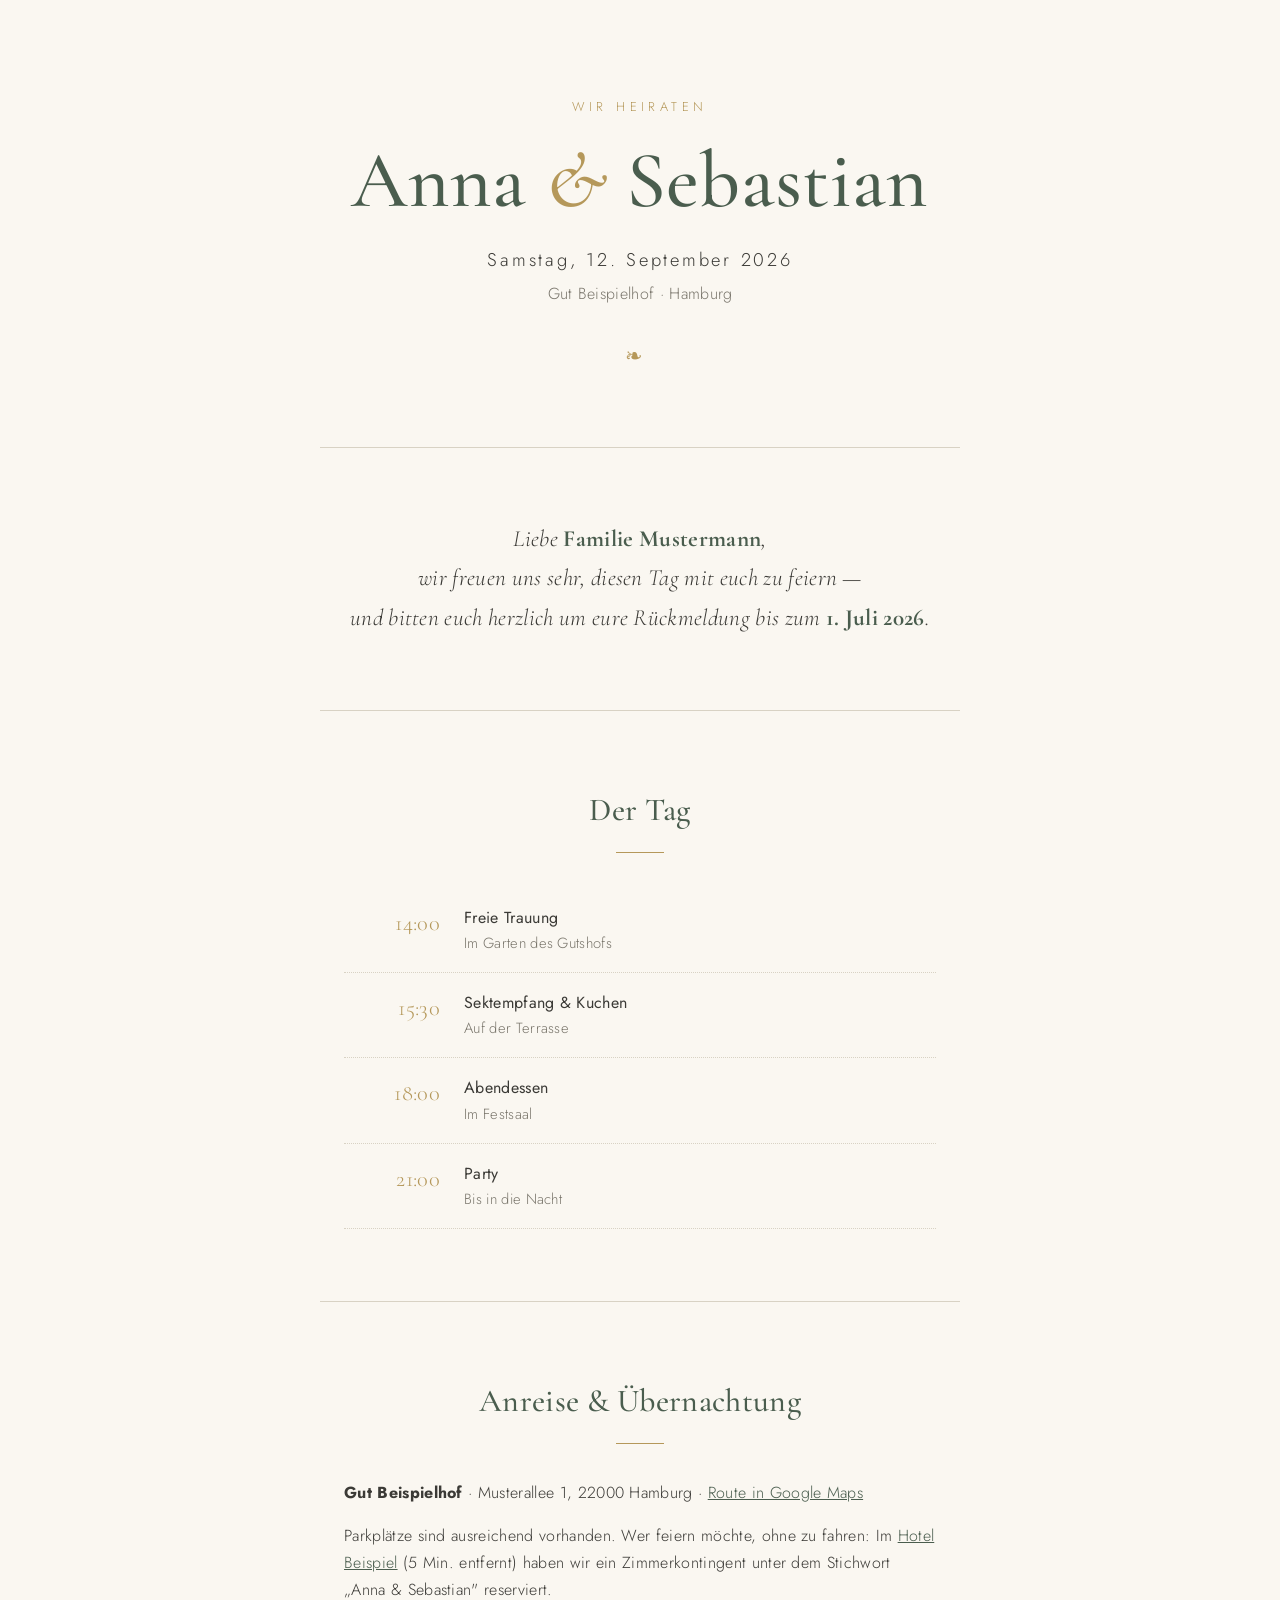
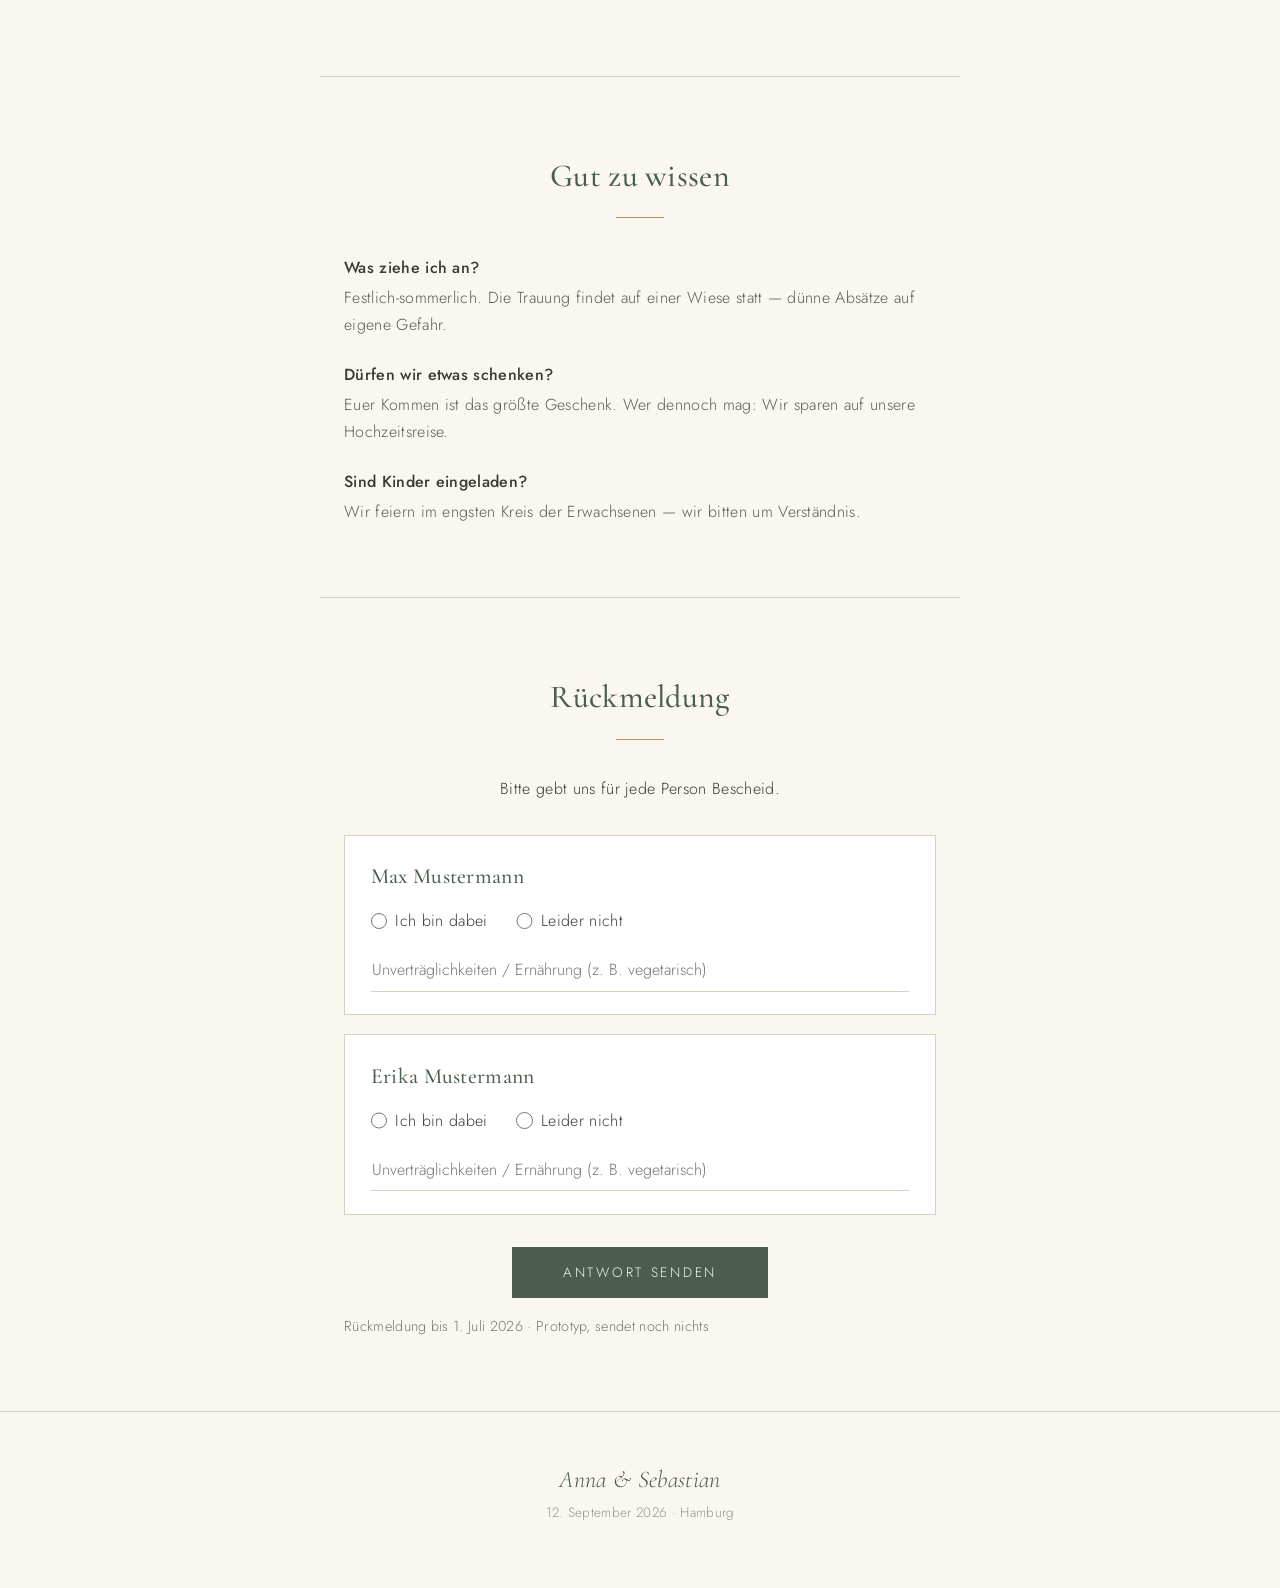
==== src/hochzeit/prototypen/a-klassisch.html @ 4a04224d "Add wedding site plan and three design prototypes - PLAN.md: brainstorm decisions and static-site ar" ====
<!DOCTYPE html>
<html lang="de-DE">
<head>
    <title>Anna & Sebastian — Wir heiraten</title>
    <meta charset="utf-8" />
    <meta name="viewport" content="width=device-width, initial-scale=1" />
    <meta name="robots" content="noindex" />
    <link rel="preconnect" href="https://fonts.googleapis.com" />
    <link rel="preconnect" href="https://fonts.gstatic.com" crossorigin />
    <link href="https://fonts.googleapis.com/css2?family=Cormorant+Garamond:ital,wght@0,400;0,500;1,400&family=Jost:wght@300;400;500&display=swap" rel="stylesheet" />
    <style>
        :root {
            --ivory: #faf7f1;
            --ink: #3b3a36;
            --green: #4a5d4e;
            --gold: #b5985a;
            --line: #d8d2c4;
        }
        * { box-sizing: border-box; margin: 0; }
        body {
            background: var(--ivory);
            color: var(--ink);
            font-family: 'Jost', sans-serif;
            font-weight: 300;
            line-height: 1.7;
            letter-spacing: 0.02em;
        }
        h1, h2, h3 { font-family: 'Cormorant Garamond', serif; font-weight: 500; color: var(--green); }
        section { max-width: 640px; margin: 0 auto; padding: 4.5rem 1.5rem; }
        section + section { border-top: 1px solid var(--line); }

        .hero { text-align: center; padding-top: 6rem; }
        .hero__eyebrow {
            text-transform: uppercase; letter-spacing: 0.35em; font-size: 0.8rem; color: var(--gold);
        }
        .hero h1 { font-size: clamp(3rem, 9vw, 5rem); line-height: 1.1; margin: 1.2rem 0; }
        .hero h1 .amp { font-style: italic; color: var(--gold); }
        .hero__date { font-size: 1.15rem; letter-spacing: 0.15em; }
        .hero__venue { color: #7a766c; margin-top: 0.3rem; }
        .ornament { color: var(--gold); margin: 2rem auto 0; font-size: 1.3rem; letter-spacing: 0.6em; }

        .greeting {
            text-align: center; font-family: 'Cormorant Garamond', serif;
            font-size: 1.45rem; font-style: italic;
        }
        .greeting strong { font-style: normal; color: var(--green); }

        h2 {
            text-align: center; font-size: 2rem; margin-bottom: 2.2rem;
        }
        h2::after {
            content: ""; display: block; width: 3rem; height: 1px;
            background: var(--gold); margin: 0.9rem auto 0;
        }

        .schedule { list-style: none; padding: 0; }
        .schedule li {
            display: grid; grid-template-columns: 6rem 1fr; gap: 1.5rem;
            padding: 1rem 0; border-bottom: 1px dotted var(--line);
        }
        .schedule time { font-family: 'Cormorant Garamond', serif; font-size: 1.4rem; color: var(--gold); text-align: right; }
        .schedule .what { font-weight: 400; }
        .schedule .where { color: #7a766c; font-size: 0.92rem; }

        .info p + p { margin-top: 1rem; }
        .info a { color: var(--green); }

        .faq dt { font-weight: 500; margin-top: 1.4rem; }
        .faq dd { margin: 0.2rem 0 0; color: #5d5b54; }

        .rsvp { text-align: center; }
        .rsvp form { text-align: left; margin-top: 2rem; }
        .person {
            border: 1px solid var(--line); background: #fff;
            padding: 1.4rem 1.6rem; margin-bottom: 1.2rem;
        }
        .person h3 { font-size: 1.35rem; margin-bottom: 0.8rem; }
        .choices { display: flex; gap: 1.8rem; margin-bottom: 0.9rem; }
        .choices label { display: flex; align-items: center; gap: 0.5rem; cursor: pointer; }
        input[type="radio"] { accent-color: var(--green); width: 1.05rem; height: 1.05rem; }
        .person input[type="text"] {
            width: 100%; border: none; border-bottom: 1px solid var(--line);
            background: transparent; padding: 0.45rem 0.1rem;
            font: inherit; color: inherit;
        }
        .person input[type="text"]:focus { outline: none; border-bottom-color: var(--gold); }
        button {
            display: block; margin: 2rem auto 0; padding: 0.9rem 3.2rem;
            background: var(--green); color: var(--ivory); border: none;
            font: inherit; letter-spacing: 0.2em; text-transform: uppercase;
            font-size: 0.85rem; cursor: pointer;
        }
        button:hover { background: #3c4c40; }
        .deadline { margin-top: 1rem; font-size: 0.9rem; color: #7a766c; }

        footer { text-align: center; padding: 3rem 1rem 4rem; color: #9a958a; font-size: 0.85rem; border-top: 1px solid var(--line); }
        footer .names { font-family: 'Cormorant Garamond', serif; font-size: 1.5rem; color: var(--green); font-style: italic; }
    </style>
</head>
<body>
    <!-- TODO: Alle Inhalte sind Platzhalter -->
    <section class="hero">
        <p class="hero__eyebrow">Wir heiraten</p>
        <h1>Anna <span class="amp">&amp;</span> Sebastian</h1>
        <p class="hero__date">Samstag, 12. September 2026</p>
        <p class="hero__venue">Gut Beispielhof · Hamburg</p>
        <p class="ornament">❧</p>
    </section>

    <section>
        <p class="greeting" id="greeting">
            Liebe <strong>Familie Mustermann</strong>,<br />
            wir freuen uns sehr, diesen Tag mit euch zu feiern —<br />
            und bitten euch herzlich um eure Rückmeldung bis zum <strong>1. Juli 2026</strong>.
        </p>
    </section>

    <section>
        <h2>Der Tag</h2>
        <ul class="schedule">
            <li><time>14:00</time><div><div class="what">Freie Trauung</div><div class="where">Im Garten des Gutshofs</div></div></li>
            <li><time>15:30</time><div><div class="what">Sektempfang &amp; Kuchen</div><div class="where">Auf der Terrasse</div></div></li>
            <li><time>18:00</time><div><div class="what">Abendessen</div><div class="where">Im Festsaal</div></div></li>
            <li><time>21:00</time><div><div class="what">Party</div><div class="where">Bis in die Nacht</div></div></li>
        </ul>
    </section>

    <section class="info">
        <h2>Anreise &amp; Übernachtung</h2>
        <p><strong>Gut Beispielhof</strong> · Musterallee 1, 22000 Hamburg · <a href="#">Route in Google Maps</a></p>
        <p>Parkplätze sind ausreichend vorhanden. Wer feiern möchte, ohne zu fahren: Im <a href="#">Hotel Beispiel</a> (5 Min. entfernt) haben wir ein Zimmerkontingent unter dem Stichwort „Anna &amp; Sebastian" reserviert.</p>
    </section>

    <section>
        <h2>Gut zu wissen</h2>
        <dl class="faq">
            <dt>Was ziehe ich an?</dt>
            <dd>Festlich-sommerlich. Die Trauung findet auf einer Wiese statt — dünne Absätze auf eigene Gefahr.</dd>
            <dt>Dürfen wir etwas schenken?</dt>
            <dd>Euer Kommen ist das größte Geschenk. Wer dennoch mag: Wir sparen auf unsere Hochzeitsreise.</dd>
            <dt>Sind Kinder eingeladen?</dt>
            <dd>Wir feiern im engsten Kreis der Erwachsenen — wir bitten um Verständnis.</dd>
        </dl>
    </section>

    <section class="rsvp">
        <h2>Rückmeldung</h2>
        <p>Bitte gebt uns für jede Person Bescheid.</p>
        <form>
            <div class="person">
                <h3>Max Mustermann</h3>
                <div class="choices">
                    <label><input type="radio" name="p1" /> Ich bin dabei</label>
                    <label><input type="radio" name="p1" /> Leider nicht</label>
                </div>
                <input type="text" placeholder="Unverträglichkeiten / Ernährung (z. B. vegetarisch)" />
            </div>
            <div class="person">
                <h3>Erika Mustermann</h3>
                <div class="choices">
                    <label><input type="radio" name="p2" /> Ich bin dabei</label>
                    <label><input type="radio" name="p2" /> Leider nicht</label>
                </div>
                <input type="text" placeholder="Unverträglichkeiten / Ernährung (z. B. vegetarisch)" />
            </div>
            <button type="button">Antwort senden</button>
            <p class="deadline">Rückmeldung bis 1. Juli 2026 · Prototyp, sendet noch nichts</p>
        </form>
    </section>

    <footer>
        <p class="names">Anna &amp; Sebastian</p>
        <p>12. September 2026 · Hamburg</p>
    </footer>
</body>
</html>
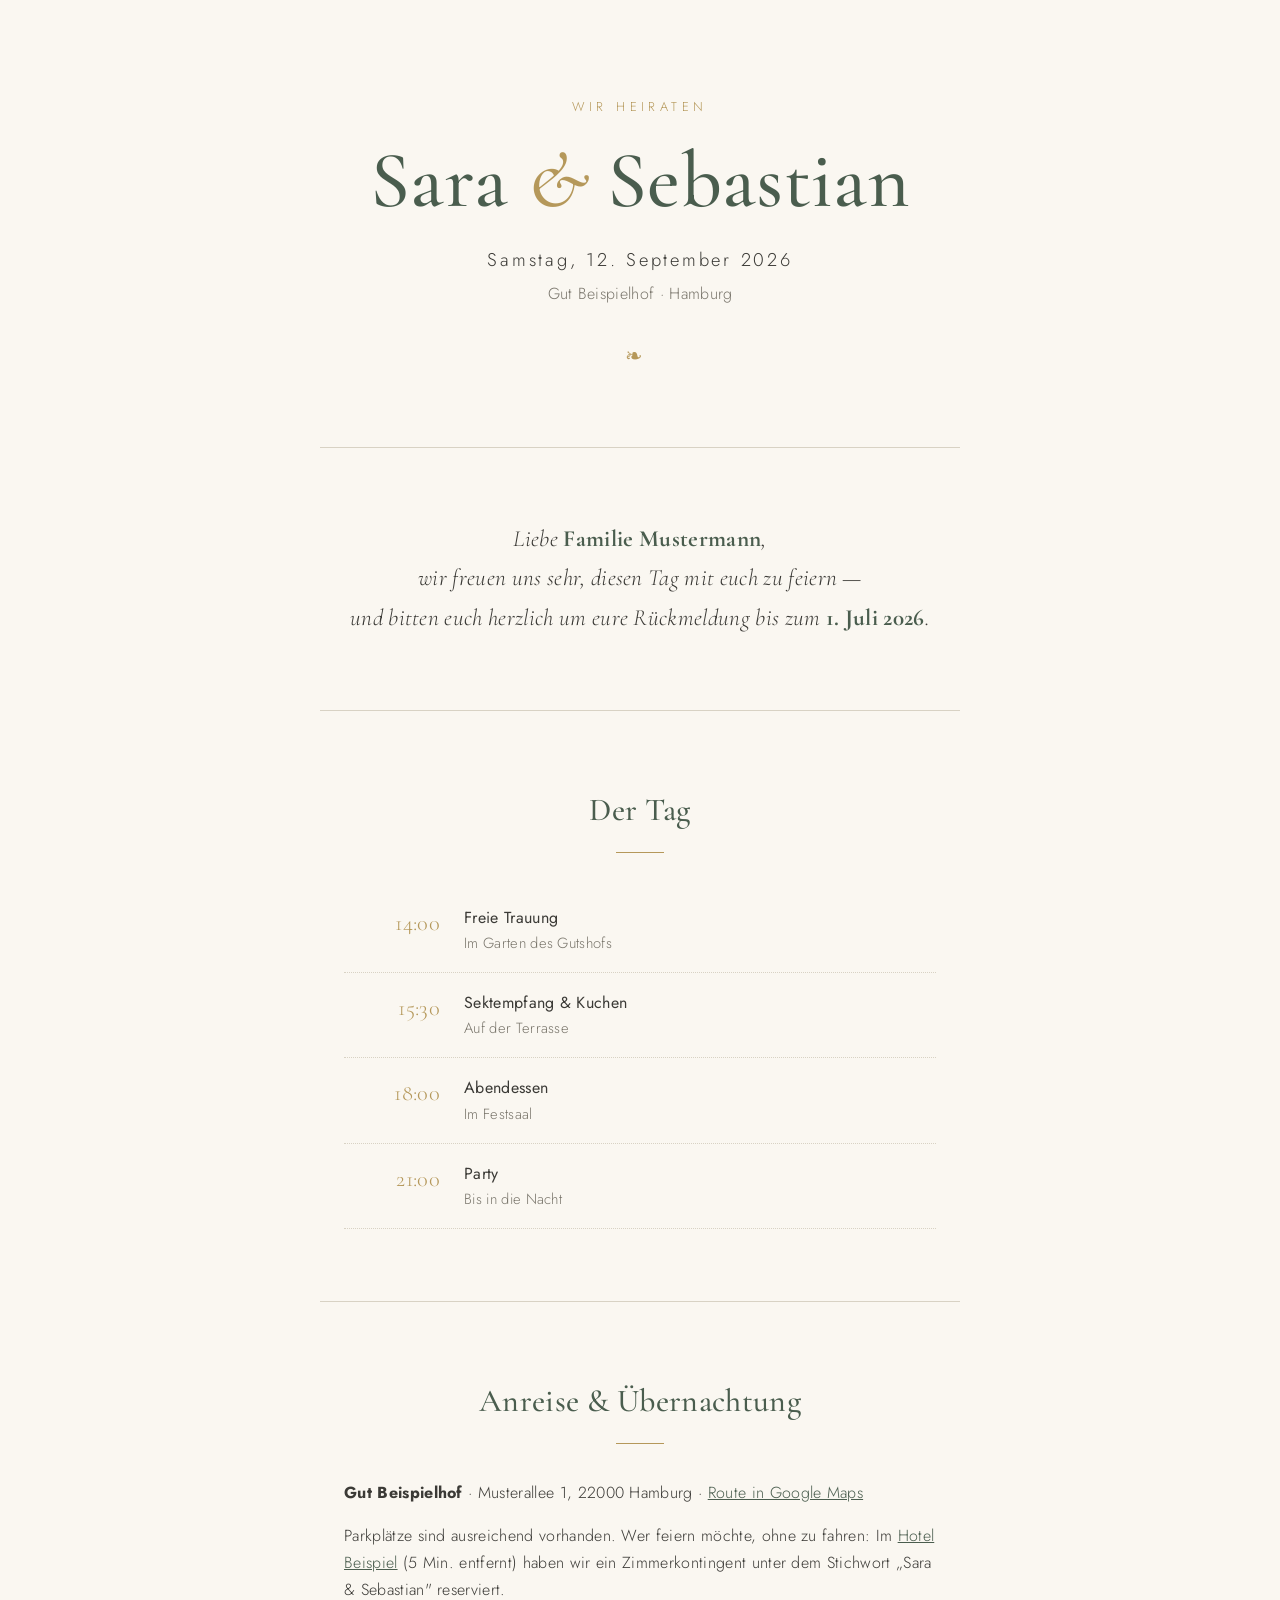
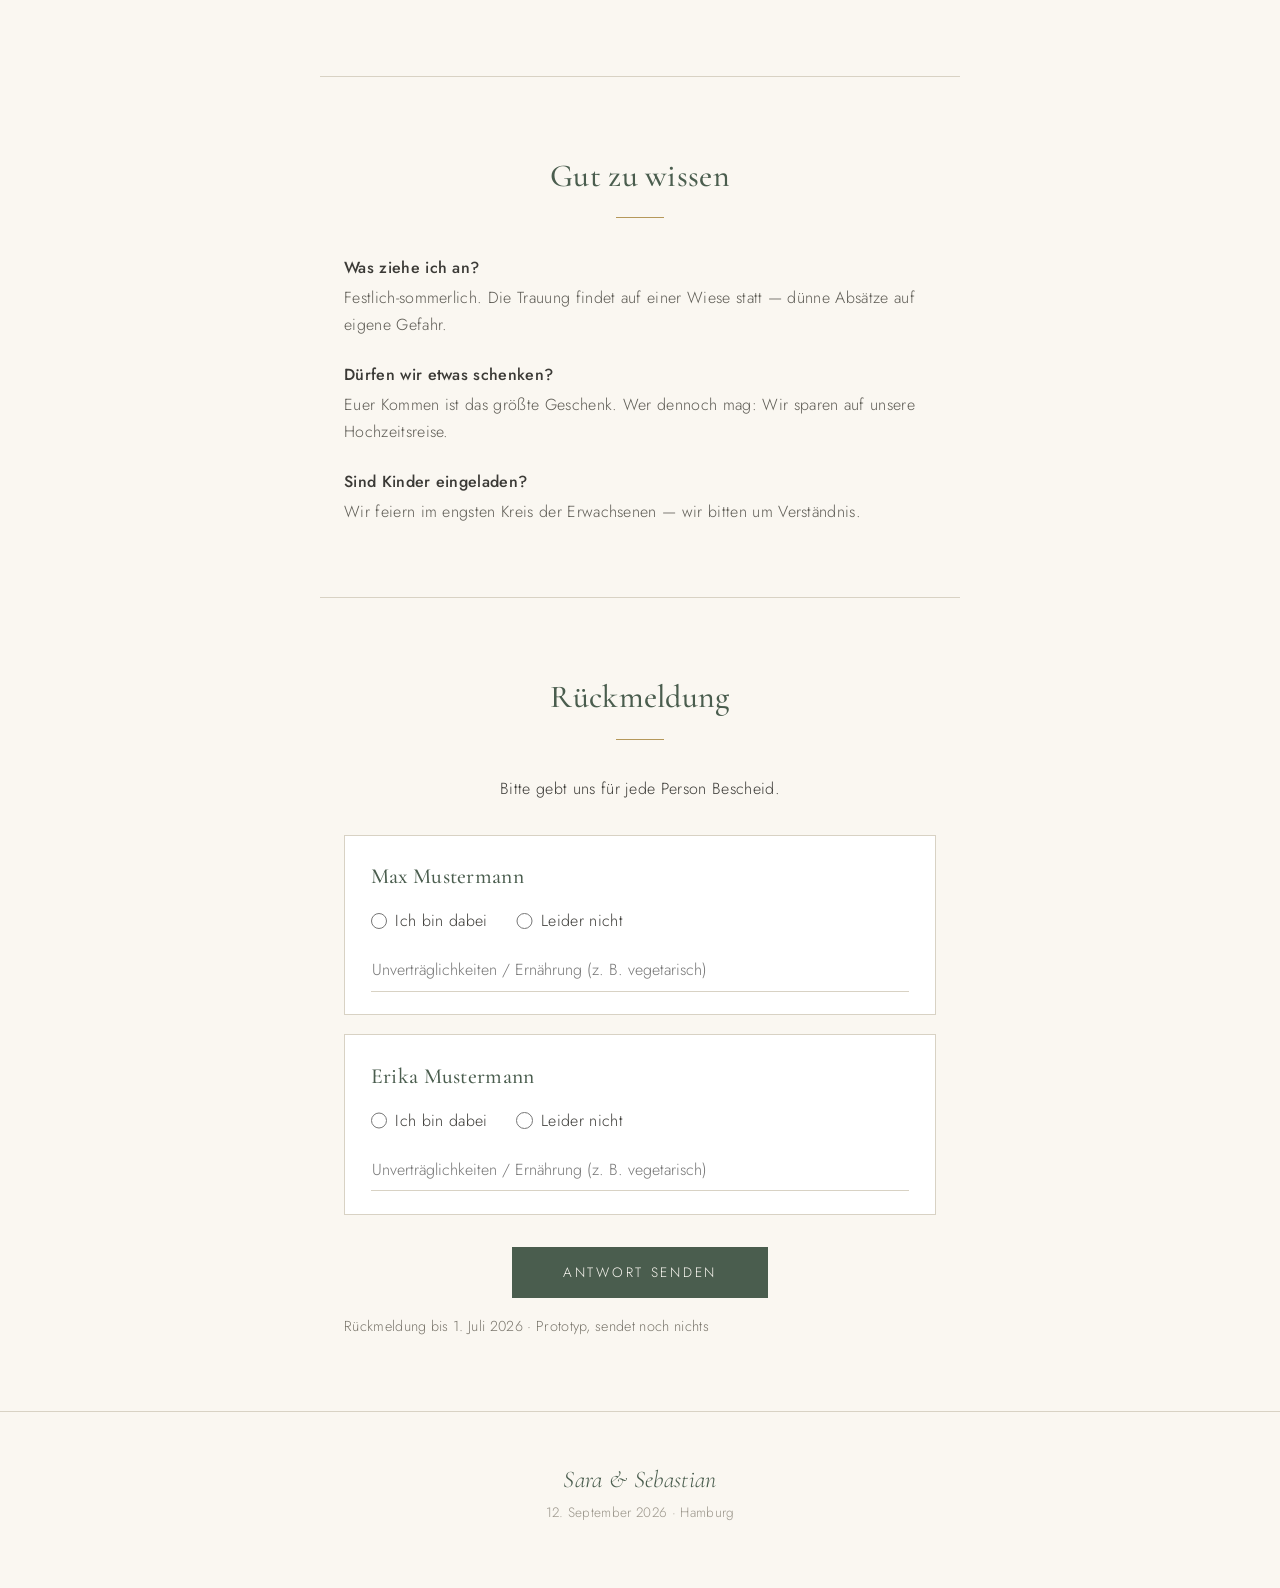
==== commit 51fe8e99: "Build final wedding site from design A with personalized RSVP - src/hochzeit/: invitation page (desi" ====
--- a/src/hochzeit/prototypen/a-klassisch.html
+++ b/src/hochzeit/prototypen/a-klassisch.html
@@ -1,7 +1,7 @@
 <!DOCTYPE html>
 <html lang="de-DE">
 <head>
-    <title>Anna & Sebastian — Wir heiraten</title>
+    <title>Sara & Sebastian — Wir heiraten</title>
     <meta charset="utf-8" />
     <meta name="viewport" content="width=device-width, initial-scale=1" />
     <meta name="robots" content="noindex" />
@@ -101,7 +101,7 @@
     <!-- TODO: Alle Inhalte sind Platzhalter -->
     <section class="hero">
         <p class="hero__eyebrow">Wir heiraten</p>
-        <h1>Anna <span class="amp">&amp;</span> Sebastian</h1>
+        <h1>Sara <span class="amp">&amp;</span> Sebastian</h1>
         <p class="hero__date">Samstag, 12. September 2026</p>
         <p class="hero__venue">Gut Beispielhof · Hamburg</p>
         <p class="ornament">❧</p>
@@ -128,7 +128,7 @@
     <section class="info">
         <h2>Anreise &amp; Übernachtung</h2>
         <p><strong>Gut Beispielhof</strong> · Musterallee 1, 22000 Hamburg · <a href="#">Route in Google Maps</a></p>
-        <p>Parkplätze sind ausreichend vorhanden. Wer feiern möchte, ohne zu fahren: Im <a href="#">Hotel Beispiel</a> (5 Min. entfernt) haben wir ein Zimmerkontingent unter dem Stichwort „Anna &amp; Sebastian" reserviert.</p>
+        <p>Parkplätze sind ausreichend vorhanden. Wer feiern möchte, ohne zu fahren: Im <a href="#">Hotel Beispiel</a> (5 Min. entfernt) haben wir ein Zimmerkontingent unter dem Stichwort „Sara &amp; Sebastian" reserviert.</p>
     </section>
 
     <section>
@@ -169,7 +169,7 @@
     </section>
 
     <footer>
-        <p class="names">Anna &amp; Sebastian</p>
+        <p class="names">Sara &amp; Sebastian</p>
         <p>12. September 2026 · Hamburg</p>
     </footer>
 </body>
